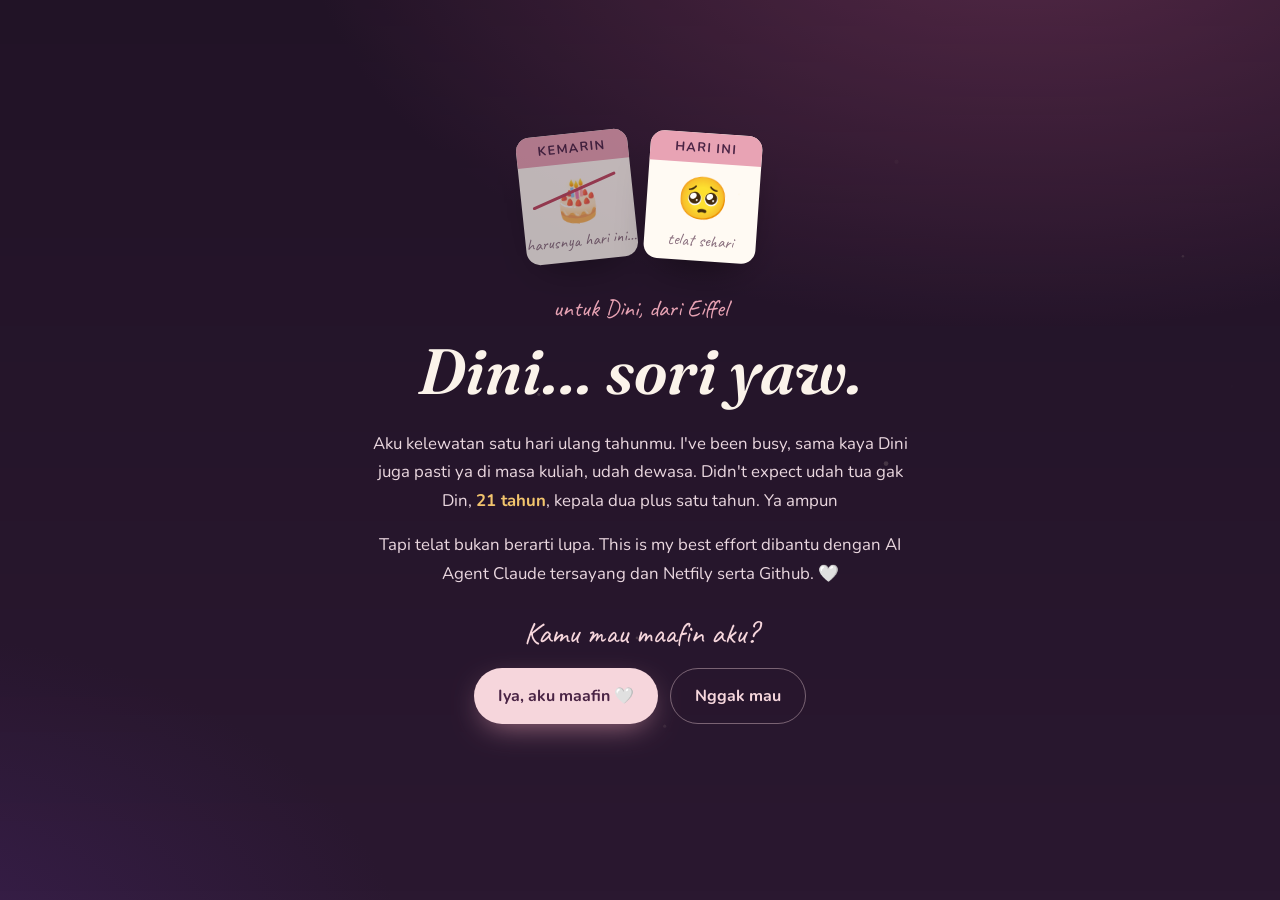
==== index.html @ d6393667 "semua" ====
<!doctype html>
<html lang="id">
<head>
  <meta charset="utf-8" />
  <meta name="viewport" content="width=device-width, initial-scale=1, viewport-fit=cover" />
  <title>Teruntuk Dini — Selamat Ulang Tahun ke-21</title>
  <meta name="description" content="Sepucuk surat kecil dari Eiffel untuk Dini, my chilhood friend." />
  <meta name="theme-color" content="#2a1830" />
  <link rel="icon" href="data:image/svg+xml,<svg xmlns='http://www.w3.org/2000/svg' viewBox='0 0 100 100'><text y='.9em' font-size='90'>💌</text></svg>" />
  <link rel="preconnect" href="https://fonts.googleapis.com" />
  <link rel="preconnect" href="https://fonts.gstatic.com" crossorigin />
  <link href="https://fonts.googleapis.com/css2?family=Fraunces:ital,opsz,wght@0,9..144,400;0,9..144,600;1,9..144,400;1,9..144,600&family=Caveat:wght@500;700&family=Nunito:wght@400;600;700&display=swap" rel="stylesheet" />
  <link rel="stylesheet" href="/style.css" />
</head>
<body>
  <canvas id="fx" aria-hidden="true"></canvas>

  <button id="music" class="music" aria-label="Musik" hidden>
    <span class="music__icon">♪</span><span class="music__label">musik</span>
  </button>

  <!-- ============ 1. PERMINTAAN MAAF ============ -->
  <section class="scene scene--sorry is-active" id="s-sorry">
    <div class="sorry">
      <div class="sorry__cal" aria-hidden="true">
        <div class="cal cal--yesterday"><span class="cal__top">kemarin</span><span class="cal__day">🎂</span><span class="cal__note">harusnya hari ini…</span></div>
        <div class="cal cal--today"><span class="cal__top">hari ini</span><span class="cal__day">🥺</span><span class="cal__note">telat sehari</span></div>
      </div>
      <p class="eyebrow">untuk Dini, dari Eiffel</p>
      <h1 class="sorry__title">Dini… sori yaw.</h1>
      <p class="sorry__text">
        Aku kelewatan satu hari ulang tahunmu. I've been busy, sama kaya Dini juga pasti ya di masa kuliah, udah dewasa. Didn't expect udah tua gak Din, <em>21 tahun</em>, kepala dua plus satu tahun. Ya ampun
      </p>
      <p class="sorry__text">Tapi telat bukan berarti lupa. This is my best effort dibantu dengan AI Agent Claude tersayang dan Netfily serta Github. 🤍</p>
      <p class="sorry__ask">Kamu mau maafin aku?</p>
      <div class="sorry__btns">
        <button class="btn btn--primary" id="forgive">Iya, aku maafin 🤍</button>
        <button class="btn btn--ghost" id="noforgive">Nggak mau</button>
      </div>
      <p class="sorry__hint" id="sorryHint" aria-live="polite"></p>
    </div>
  </section>

  <!-- ============ 2. KUE & LILIN ============ -->
  <section class="scene scene--cake" id="s-cake">
    <p class="eyebrow">makasih udah maafin wkwk</p>
    <h2 class="big">Selamat Ulang Tahun<br /><span class="script">Dini</span></h2>
    <div class="age"><span>2</span><span>1</span></div>
    <div class="cake" id="cake" aria-label="Kue ulang tahun, ketuk lilin untuk meniup">
      <div class="candles" id="candles"></div>
      <div class="cake__layer cake__layer--top"><span class="drip"></span></div>
      <div class="cake__layer cake__layer--mid"></div>
      <div class="cake__layer cake__layer--base"></div>
      <div class="cake__plate"></div>
    </div>
    <p class="hint" id="cakeHint">Pejamkan mata, ucapkan permohonan, lalu <strong>ketuk lilinnya</strong> satu per satu</p>
    <button class="btn btn--primary next" data-next="s-journey" hidden id="cakeNext">Lanjut, ada yang mau kuceritain →</button>
  </section>

  <!-- ============ 3. PERJALANAN ============ -->
  <section class="scene scene--journey" id="s-journey">
    <p class="eyebrow">dari kecil sampai 21</p>
    <h2 class="title">Perjalanan kita</h2>
    <p class="lede">Ketuk tiap kartu buat buka kenangannya.</p>

    <ol class="timeline">
      <li class="tl">
        <div class="tl__age">masa kecil</div>
        <button class="card card--tk" aria-label="Buka kenangan">
          <div class="card__inner">
            <div class="card__front">
              <div class="crayon" aria-hidden="true">
                <span>🖍️</span><span>🎒</span><span>🧃</span>
              </div>
              <p class="card__label">Awal kenal</p>
            </div>
            <div class="card__back">
              <p class="hand">Waktu kita belum kenal dunia yang melelahkan ini. Kita cuma dua anak kecil yang kebetulan satu TK, satu umi ya gak sih, sama Umi yang baik itu, gimana kabar baliau sekarang yah.</p>
            </div>
          </div>
        </button>
      </li>

      <li class="tl">
        <div class="tl__age">Temenan</div>
        <button class="card" aria-label="Buka kenangan sekolah">
          <div class="card__inner">
            <div class="card__front">
              <div class="crayon" aria-hidden="true"><span>📚</span><span>🏫</span><span>💬</span></div>
              <p class="card__label">tumbuh bareng</p>
            </div>
            <div class="card__back">
              <p class="hand">Ganti sekolah, ganti kelas, ganti temen-temen lain. Tapi somehow ya, ketemu melului, mana gak canggung lagi. Sekalinya ketemu yapping terus.</p>
            </div>
          </div>
        </button>
      </li>

      <li class="tl">
        <div class="tl__age">bareng geng</div>
        <button class="card card--photo" aria-label="Buka foto bareng geng">
          <div class="card__inner">
            <div class="card__front polaroid">
              <img loading="lazy" alt="Kita berenam selfie bareng, semua senyum" src="/.netlify/images?url=/img/geng.jpg&w=640&fm=webp" />
              <p class="card__cap">reuni kecil-kecilan 🤍</p>
            </div>
            <div class="card__back">
              <p class="hand">Foto ini rame, tapi jujur, cuma dirimu yang terus bertahan wkwk. Makasih udah jadi temenku yang tidak pernah asing.</p>
            </div>
          </div>
        </button>
      </li>

      <li class="tl">
        <div class="tl__age">nongkrong</div>
        <button class="card card--photo" aria-label="Buka foto nongkrong">
          <div class="card__inner">
            <div class="card__front polaroid">
              <img loading="lazy" alt="Kita berdua pose dengan jari, selfie di kafe" src="/.netlify/images?url=/img/selfie.jpg&w=640&fm=webp" />
              <p class="card__cap">pose andalan</p>
            </div>
            <div class="card__back">
              <p class="hand">Hal-hal kecil kayak gini, duduk, ngobrol nggak jelas, foto dengan gaya yang sama terus, semoga bisa terus terjadi.</p>
            </div>
          </div>
        </button>
      </li>

      <li class="tl">
        <div class="tl__age">bertiga</div>
        <button class="card card--photo" aria-label="Buka foto bertiga">
          <div class="card__inner">
            <div class="card__front polaroid">
              <img loading="lazy" alt="Kita bertiga tersenyum di depan dinding pink" src="/.netlify/images?url=/img/bertiga.jpg&w=640&fm=webp" />
              <p class="card__cap">dinding pink & ketawa</p>
            </div>
            <div class="card__back">
              <p class="hand">Nostalgia lagi nostalgiaaa, i you dan temen-temen dari dulu. Kapan lagi kita ngumpul?</p>
            </div>
          </div>
        </button>
      </li>

      <li class="tl">
        <div class="tl__age">21</div>
        <button class="card card--photo" aria-label="Buka foto photobox">
          <div class="card__inner">
            <div class="card__front polaroid">
              <img loading="lazy" alt="Empat frame foto kita berdua dengan ekspresi lucu" src="/.netlify/images?url=/img/photobox.jpg&w=640&fm=webp" />
              <p class="card__cap">kita, sekarang</p>
            </div>
            <div class="card__back">
              <p class="hand">Belasan tahun kemudian, kita masih di sini. Masih waras (kayaknya), masih saling ketemu dan ngucapin ultah. Dan aku harap kita nggak pernah berubah soal itu.</p>
            </div>
          </div>
        </button>
      </li>
    </ol>

    <div class="counter">
      <p class="counter__pre">kita udah temenan kira-kira</p>
      <p class="counter__num"><span id="days">0</span></p>
      <p class="counter__post">hari. dan aku mau nambah terus angkanya.</p>
    </div>

    <button class="btn btn--primary next" data-next="s-scratch">Masih ada lagi →</button>
  </section>

  <!-- ============ 4. GOSOK FOTO ============ -->
  <section class="scene scene--scratch" id="s-scratch">
    <p class="eyebrow">hadiah kecil</p>
    <h2 class="title">Gosok buat lihat</h2>
    <p class="lede">Usap pakai jari (atau mouse) di atas kartu ini.</p>
    <div class="scratch" id="scratch">
      <img alt="Kolase sembilan foto kita berdua dengan stiker lucu" src="/.netlify/images?url=/img/kolase.jpg&w=900&fm=webp" />
      <canvas id="scratchCanvas"></canvas>
    </div>
    <p class="hint" id="scratchHint">&nbsp;</p>
    <button class="btn btn--primary next" data-next="s-letter" hidden id="scratchNext">Ada surat buat kamu →</button>
  </section>

  <!-- ============ 5. SURAT ============ -->
  <section class="scene scene--letter" id="s-letter">
    <p class="eyebrow">dibaca pelan-pelan ya</p>
    <div class="envelope" id="envelope" role="button" tabindex="0" aria-label="Buka surat">
      <div class="envelope__back"></div>
      <div class="letter" id="letter">
        <div class="letter__body" id="letterBody"></div>
      </div>
      <div class="envelope__front"></div>
      <div class="envelope__flap"></div>
      <div class="envelope__seal">E</div>
    </div>
    <p class="hint" id="envHint">Ketuk amplopnya 💌</p>
    <button class="btn btn--primary next" data-next="s-wishes" hidden id="letterNext">Satu lagi →</button>
  </section>

  <!-- ============ 6. TOPLES DOA ============ -->
  <section class="scene scene--wishes" id="s-wishes">
    <p class="eyebrow">doa & janji</p>
    <h2 class="title">Toples harapan</h2>
    <p class="lede">Ketuk toplesnya. Ambil satu bintang setiap kali.</p>
    <button class="jar" id="jar" aria-label="Ambil bintang dari toples">
      <span class="jar__lid"></span>
      <span class="jar__glass"><span class="jar__stars" id="jarStars"></span></span>
    </button>
    <ul class="wishes" id="wishes" aria-live="polite"></ul>
    <button class="btn btn--primary next" data-next="s-end" hidden id="wishNext">Terakhir →</button>
  </section>

  <!-- ============ 7. PENUTUP ============ -->
  <section class="scene scene--end" id="s-end">
    <div class="end">
      <div class="end__photo">
        <img alt="Kita berdua tersenyum" src="/.netlify/images?url=/img/photobox.jpg&w=900&fm=webp" />
      </div>
      <h2 class="big">Thank you <span class="script">so much,</span> Dini.</h2>
      <p class="end__text">
        Buat tahun-tahun yang udah lewat, dan buat semua tahun yang belum.
        Selamat ulang tahun yang ke-21, maaf telat, tapi sayangnya nggak pernah telat. 🤍
      </p>
      <p class="end__sign">— Eiffel, temenmu dan temenmu</p>
      <div class="end__btns">
        <button class="btn btn--primary" id="hug">Kirim peluk 🤗</button>
        <button class="btn btn--ghost" id="replay">Ulang dari awal</button>
      </div>
      <p class="hint" id="hugCount">&nbsp;</p>
    </div>
  </section>

  <script src="/app.js"></script>
</body>
</html>
---- style.css ----
:root {
  --night: #2a1830;
  --plum: #4a2445;
  --rose: #e8a3b4;
  --blush: #f6d6dc;
  --cream: #fbf3ea;
  --paper: #fffaf3;
  --gold: #f2c46d;
  --ink: #3a2333;
  --muted: #8a6f7e;
  --display: "Fraunces", Georgia, serif;
  --script: "Caveat", cursive;
  --body: "Nunito", system-ui, sans-serif;
}

* { box-sizing: border-box; margin: 0; padding: 0; }
html { -webkit-tap-highlight-color: transparent; }
body {
  font-family: var(--body);
  color: var(--cream);
  background:
    radial-gradient(1200px 700px at 80% -10%, #6b3359 0%, transparent 60%),
    radial-gradient(900px 600px at -10% 110%, #3b2050 0%, transparent 60%),
    var(--night);
  background-attachment: fixed;
  min-height: 100vh;
  overflow-x: hidden;
}
button { font: inherit; color: inherit; background: none; border: 0; cursor: pointer; }
img { display: block; max-width: 100%; }
[hidden] { display: none !important; }

#fx { position: fixed; inset: 0; width: 100%; height: 100%; pointer-events: none; z-index: 50; }

/* ---------- scenes ---------- */
.scene {
  display: none;
  min-height: 100vh;
  min-height: 100svh;
  padding: 72px 22px 64px;
  flex-direction: column;
  align-items: center;
  justify-content: center;
  text-align: center;
  position: relative;
}
.scene.is-active { display: flex; animation: sceneIn 1s cubic-bezier(.2,.7,.2,1) both; }
@keyframes sceneIn { from { opacity: 0; transform: translateY(24px); filter: blur(6px); } to { opacity: 1; transform: none; filter: none; } }

.eyebrow {
  font-family: var(--script);
  font-size: 1.5rem;
  color: var(--rose);
  margin-bottom: .5rem;
}
.title { font-family: var(--display); font-weight: 600; font-size: clamp(2.2rem, 7vw, 3.4rem); line-height: 1.05; }
.big { font-family: var(--display); font-weight: 600; font-size: clamp(2.4rem, 9vw, 4.6rem); line-height: 1.02; letter-spacing: -.01em; }
.script { font-family: var(--script); font-weight: 700; color: var(--gold); font-size: 1.25em; }
.lede { color: #d9c3cf; margin: .6rem 0 2rem; }
.hint { color: #d9c3cf; margin-top: 1.4rem; min-height: 1.5em; max-width: 34ch; }

.btn {
  padding: 14px 24px;
  border-radius: 999px;
  font-weight: 700;
  transition: transform .2s, box-shadow .2s, background .2s;
}
.btn--primary { background: var(--blush); color: var(--plum); box-shadow: 0 10px 30px -10px rgba(232,163,180,.7); }
.btn--primary:hover { transform: translateY(-2px); box-shadow: 0 14px 34px -10px rgba(232,163,180,.9); }
.btn--ghost { border: 1.5px solid rgba(246,214,220,.4); color: var(--blush); }
.next { margin-top: 2.4rem; animation: sceneIn .8s both; }

/* ---------- music toggle ---------- */
.music {
  position: fixed; top: 14px; right: 14px; z-index: 60;
  display: flex; align-items: center; gap: 6px;
  padding: 8px 14px; border-radius: 999px;
  background: rgba(255,255,255,.08); backdrop-filter: blur(8px);
  border: 1px solid rgba(255,255,255,.15);
  font-size: .85rem; color: var(--blush);
}
.music__icon { display: inline-block; }
.music.is-on .music__icon { animation: bob 1.2s ease-in-out infinite; }
.music.is-off { opacity: .6; }
.music.is-off .music__label::after { content: " off"; }
@keyframes bob { 50% { transform: translateY(-3px) rotate(-10deg); } }

/* ---------- 1. sorry ---------- */
.scene--sorry { background: linear-gradient(180deg, rgba(0,0,0,.2), transparent); }
.sorry { max-width: 540px; }
.sorry__cal { display: flex; justify-content: center; gap: 14px; margin-bottom: 2rem; }
.cal {
  width: 112px; border-radius: 14px; overflow: hidden; background: var(--paper); color: var(--ink);
  box-shadow: 0 18px 40px -18px rgba(0,0,0,.6); display: flex; flex-direction: column; align-items: center; padding-bottom: 10px;
}
.cal__top { width: 100%; background: var(--rose); color: var(--plum); font-weight: 700; font-size: .8rem; padding: 6px 0; text-transform: uppercase; letter-spacing: .08em; }
.cal__day { font-size: 2.6rem; margin: 8px 0 2px; }
.cal__note { font-family: var(--script); font-size: 1.05rem; color: var(--muted); }
.cal--yesterday { transform: rotate(-6deg); opacity: .7; position: relative; }
.cal--yesterday::after {
  content: ""; position: absolute; left: 10%; right: 10%; top: 55%; height: 3px; background: #c0485f; transform: rotate(-18deg); border-radius: 2px;
  animation: strike .7s 1s both ease-out; transform-origin: left;
}
@keyframes strike { from { transform: rotate(-18deg) scaleX(0); } }
.cal--today { transform: rotate(4deg); animation: wobble 3s ease-in-out infinite; }
@keyframes wobble { 50% { transform: rotate(-2deg) translateY(-4px); } }
.sorry__title { font-family: var(--display); font-style: italic; font-weight: 600; font-size: clamp(2.6rem, 10vw, 4rem); margin-bottom: 1.2rem; }
.sorry__text { color: #ead7df; line-height: 1.7; margin-bottom: 1rem; font-size: 1.05rem; }
.sorry__text em { color: var(--gold); font-style: normal; font-weight: 700; }
.sorry__ask { font-family: var(--script); font-size: 1.9rem; color: var(--blush); margin: 1.6rem 0 1rem; }
.sorry__btns { display: flex; gap: 12px; justify-content: center; flex-wrap: wrap; position: relative; min-height: 56px; }
#noforgive { transition: transform .35s cubic-bezier(.3,1.6,.5,1); }
.sorry__hint { font-family: var(--script); font-size: 1.35rem; color: var(--gold); margin-top: 1rem; min-height: 1.6em; }

/* ---------- 2. cake ---------- */
.age { display: flex; gap: 6px; margin: 1rem 0 1.4rem; }
.age span {
  font-family: var(--display); font-weight: 600; font-size: 2rem; width: 56px; height: 64px; display: grid; place-items: center;
  background: var(--gold); color: var(--plum); border-radius: 12px; box-shadow: 0 8px 0 #c9953f;
  animation: pop .6s cubic-bezier(.3,1.8,.5,1) both;
}
.age span:nth-child(2) { animation-delay: .15s; }
@keyframes pop { from { transform: scale(0) rotate(-20deg); } }

.cake { position: relative; width: min(300px, 80vw); margin-top: 70px; }
.candles { position: absolute; bottom: 100%; left: 8%; right: 8%; display: flex; justify-content: space-around; align-items: flex-end; height: 70px; }
.candle {
  position: relative; width: 10px; height: 46px; border-radius: 3px;
  background: repeating-linear-gradient(-45deg, #fff 0 6px, var(--rose) 6px 12px);
  padding: 0; cursor: pointer;
}
.candle::before { content: ""; position: absolute; left: 50%; top: -8px; width: 2px; height: 8px; background: #333; transform: translateX(-50%); }
.flame {
  position: absolute; left: 50%; bottom: calc(100% + 6px); width: 14px; height: 24px; margin-left: -7px;
  background: radial-gradient(ellipse at 50% 70%, #fff7c2 0%, #ffcf4a 40%, #ff7a2f 75%, transparent 76%);
  border-radius: 50% 50% 45% 45% / 60% 60% 40% 40%;
  filter: drop-shadow(0 0 10px #ffb84a) drop-shadow(0 0 24px rgba(255,170,60,.6));
  animation: flicker .18s infinite alternate;
  transform-origin: 50% 100%;
}
@keyframes flicker { to { transform: scale(.92, 1.06) rotate(2deg); } }
.candle.is-out .flame { animation: out .4s forwards; }
@keyframes out { to { transform: scale(0, .3); opacity: 0; } }
.smoke {
  position: absolute; left: 50%; bottom: calc(100% + 8px); width: 8px; height: 8px; margin-left: -4px; border-radius: 50%;
  background: rgba(220,220,220,.6); filter: blur(3px); animation: smoke 1.6s ease-out forwards;
}
@keyframes smoke { to { transform: translate(8px, -60px) scale(3); opacity: 0; } }

.cake__layer { margin: 0 auto; position: relative; border-radius: 14px 14px 8px 8px; }
.cake__layer--top { width: 84%; height: 54px; background: linear-gradient(#fff3f6, #f6d6dc); }
.drip { position: absolute; left: 0; right: 0; top: 0; height: 22px; background: radial-gradient(circle at 10px 18px, #fff 9px, transparent 10px) 0 0/28px 22px repeat-x, #fff; border-radius: 14px 14px 0 0; }
.cake__layer--mid { width: 92%; height: 58px; background: linear-gradient(#e8a3b4, #d4879b); margin-top: -4px; }
.cake__layer--mid::after { content: ""; position: absolute; inset: 22px 0 auto; height: 8px; background: repeating-linear-gradient(90deg, var(--gold) 0 10px, transparent 10px 20px); opacity: .7; }
.cake__layer--base { width: 100%; height: 62px; background: linear-gradient(#a8607c, #8b4866); margin-top: -4px; }
.cake__plate { width: 112%; margin-left: -6%; height: 14px; border-radius: 50%; background: #f1e6ec; box-shadow: 0 20px 40px -10px rgba(0,0,0,.6); margin-top: -4px; }

/* ---------- 3. journey ---------- */
.scene--journey { justify-content: flex-start; }
.timeline { list-style: none; width: 100%; max-width: 560px; position: relative; padding-left: 0; }
.timeline::before {
  content: ""; position: absolute; left: 50%; top: 0; bottom: 0; width: 2px; transform: translateX(-50%);
  background: linear-gradient(transparent, var(--rose) 8%, var(--rose) 92%, transparent); opacity: .45;
}
.tl { position: relative; margin-bottom: 56px; display: flex; flex-direction: column; align-items: center; opacity: 0; transform: translateY(40px); transition: opacity .9s, transform .9s cubic-bezier(.2,.7,.2,1); }
.tl.is-in { opacity: 1; transform: none; }
.tl__age {
  position: relative; z-index: 1; font-family: var(--display); font-weight: 600; font-size: 1rem;
  background: var(--gold); color: var(--plum); border-radius: 999px; padding: 6px 16px; margin-bottom: 14px;
}
.tl:nth-child(odd) .card { transform: rotate(-2deg); }
.tl:nth-child(even) .card { transform: rotate(2deg); }

.card { width: min(340px, 86vw); aspect-ratio: 4/4.4; perspective: 1200px; position: relative; z-index: 1; }
.card__inner { position: absolute; inset: 0; transition: transform .9s cubic-bezier(.3,1.3,.5,1); transform-style: preserve-3d; }
.card.is-flipped .card__inner { transform: rotateY(180deg); }
.card__front, .card__back {
  position: absolute; inset: 0; backface-visibility: hidden; -webkit-backface-visibility: hidden; border-radius: 6px;
  box-shadow: 0 30px 60px -25px rgba(0,0,0,.7); display: flex; flex-direction: column; align-items: center; justify-content: center;
}
.card__front { background: var(--paper); color: var(--ink); }
.card__back { background: var(--blush); color: var(--plum); transform: rotateY(180deg); padding: 28px; }
.polaroid { padding: 14px 14px 0; justify-content: flex-start; }
.polaroid img { width: 100%; aspect-ratio: 1/1; object-fit: cover; border-radius: 2px; }
.card__cap, .card__label { font-family: var(--script); font-size: 1.6rem; color: var(--ink); padding: 10px 0; }
.card--tk .card__front, .tl:nth-child(2) .card__front {
  background:
    linear-gradient(rgba(232,163,180,.25) 1px, transparent 1px) 0 0/100% 28px,
    var(--paper);
}
.crayon { font-size: 3.6rem; display: flex; gap: 10px; }
.crayon span { animation: wobble 3s ease-in-out infinite; }
.crayon span:nth-child(2) { animation-delay: -1s; }
.crayon span:nth-child(3) { animation-delay: -2s; }
.hand { font-family: var(--script); font-size: 1.6rem; line-height: 1.3; }
.card::after {
  content: "ketuk"; position: absolute; right: -6px; top: -10px; background: var(--plum); color: var(--blush);
  font-size: .75rem; font-weight: 700; padding: 4px 10px; border-radius: 999px; transform: rotate(8deg); z-index: 2;
  transition: opacity .3s;
}
.card.is-flipped::after { opacity: 0; }

.counter { margin-top: 10px; }
.counter__pre, .counter__post { color: #d9c3cf; }
.counter__num { font-family: var(--display); font-weight: 600; font-size: clamp(3.4rem, 14vw, 6rem); color: var(--gold); line-height: 1.1; font-variant-numeric: tabular-nums; }

/* ---------- 4. scratch ---------- */
.scratch { position: relative; width: min(420px, 88vw); aspect-ratio: 1; border-radius: 10px; overflow: hidden; box-shadow: 0 30px 70px -25px rgba(0,0,0,.8); background: var(--paper); padding: 10px; }
.scratch img { width: 100%; height: 100%; object-fit: cover; border-radius: 4px; }
.scratch canvas { position: absolute; inset: 0; width: 100%; height: 100%; touch-action: none; cursor: grab; transition: opacity .8s; }
.scratch.is-done canvas { opacity: 0; pointer-events: none; }

/* ---------- 5. letter ---------- */
.envelope { position: relative; width: min(360px, 88vw); aspect-ratio: 3/2; margin-top: 30px; cursor: pointer; transition: margin .8s; }
.envelope__back { position: absolute; inset: 0; background: #c97f95; border-radius: 8px; }
.envelope__front {
  position: absolute; inset: 0; border-radius: 8px; z-index: 3;
  background:
    linear-gradient(to top right, #e8a3b4 50%, transparent 50.5%) left/50% 100% no-repeat,
    linear-gradient(to top left, #e8a3b4 50%, transparent 50.5%) right/50% 100% no-repeat;
}
.envelope__flap {
  position: absolute; left: 0; right: 0; top: 0; height: 60%; z-index: 4; transform-origin: top;
  background: linear-gradient(to bottom, #d98ea3, #d48aa0); clip-path: polygon(0 0, 100% 0, 50% 100%);
  transition: transform .8s cubic-bezier(.4,1.4,.5,1), z-index 0s .4s;
}
.envelope__seal {
  position: absolute; left: 50%; top: 52%; transform: translate(-50%, -50%); z-index: 5; width: 46px; height: 46px; border-radius: 50%;
  background: radial-gradient(circle at 35% 35%, #d4566f, #8f2440); color: #fbd5dd; font-family: var(--display); font-style: italic; font-weight: 600; font-size: 1.3rem;
  display: grid; place-items: center; box-shadow: 0 4px 10px rgba(0,0,0,.35); transition: opacity .3s;
  animation: wobble 2.4s ease-in-out infinite;
}
.letter {
  position: absolute; left: 5%; right: 5%; bottom: 6%; height: 88%; z-index: 2; background: var(--paper); color: var(--ink);
  border-radius: 4px; overflow: hidden; transition: transform 1s .5s cubic-bezier(.3,1.1,.5,1), height 1s 1.3s;
  text-align: left;
}
.envelope.is-open .envelope__flap { transform: rotateX(180deg); z-index: 1; }
.envelope.is-open .envelope__seal { opacity: 0; }
.envelope.is-open { cursor: default; }
.envelope.is-open .letter { transform: translateY(-62%); }
.envelope.is-reading { margin-top: 0; aspect-ratio: auto; width: min(560px, 92vw); }
.envelope.is-reading .envelope__back, .envelope.is-reading .envelope__front, .envelope.is-reading .envelope__flap { display: none; }
.envelope.is-reading .letter { position: relative; transform: none; height: auto; left: 0; right: 0; bottom: 0; transition: none; box-shadow: 0 30px 70px -25px rgba(0,0,0,.8); animation: sceneIn .6s both; }
.letter__body {
  padding: 30px 26px 36px; font-family: var(--script); font-size: 1.5rem; line-height: 1.45; white-space: pre-wrap;
  background: linear-gradient(rgba(232,163,180,.3) 1px, transparent 1px) 0 18px/100% 2.175rem;
  min-height: 100%;
}
.letter__body .caret { display: inline-block; width: 2px; height: 1.1em; background: var(--plum); vertical-align: -3px; animation: blink 1s steps(1) infinite; }
@keyframes blink { 50% { opacity: 0; } }

/* ---------- 6. jar ---------- */
.jar { position: relative; width: 170px; height: 220px; display: block; transition: transform .2s; }
.jar:active { transform: scale(.96) rotate(-3deg); }
.jar.shake { animation: shake .5s; }
@keyframes shake { 20% { transform: rotate(-8deg); } 40% { transform: rotate(7deg); } 60% { transform: rotate(-5deg); } 80% { transform: rotate(3deg); } }
.jar__lid { position: absolute; left: 30px; right: 30px; top: 0; height: 26px; border-radius: 6px; background: linear-gradient(#f2c46d, #c9953f); z-index: 2; }
.jar__glass {
  position: absolute; left: 10px; right: 10px; top: 22px; bottom: 0; border-radius: 30px 30px 40px 40px;
  background: linear-gradient(100deg, rgba(255,255,255,.22), rgba(255,255,255,.06) 40%, rgba(255,255,255,.14));
  border: 2px solid rgba(255,255,255,.35); overflow: hidden;
}
.jar__stars { position: absolute; inset: 0; }
.jar__stars i { position: absolute; font-style: normal; font-size: 22px; transition: opacity .4s, transform .4s; filter: drop-shadow(0 0 6px rgba(242,196,109,.8)); }
.wishes { list-style: none; margin-top: 2rem; display: grid; gap: 12px; width: min(440px, 90vw); }
.wish {
  background: var(--paper); color: var(--ink); border-radius: 14px; padding: 14px 18px; text-align: left;
  display: flex; gap: 14px; align-items: center; box-shadow: 0 16px 30px -18px rgba(0,0,0,.7);
  animation: wishIn .7s cubic-bezier(.3,1.5,.5,1) both;
}
@keyframes wishIn { from { opacity: 0; transform: translateY(-60px) scale(.6) rotate(-6deg); } }
.wish__star { font-size: 1.6rem; }
.wish strong { font-family: var(--display); font-size: 1.15rem; color: var(--plum); display: block; }
.wish span { color: var(--muted); font-size: .95rem; }

/* ---------- 7. end ---------- */
.end { max-width: 560px; }
.end__photo { width: min(320px, 80vw); margin: 0 auto 2rem; background: var(--paper); padding: 12px 12px 44px; transform: rotate(-3deg); box-shadow: 0 30px 70px -25px rgba(0,0,0,.8); animation: float 6s ease-in-out infinite; }
.end__photo img { aspect-ratio: 16/9; object-fit: cover; }
@keyframes float { 50% { transform: rotate(-1deg) translateY(-8px); } }
.end__text { color: #ead7df; line-height: 1.7; margin: 1.4rem 0 1rem; font-size: 1.08rem; }
.end__sign { font-family: var(--script); font-size: 1.8rem; color: var(--blush); }
.end__btns { display: flex; gap: 12px; justify-content: center; flex-wrap: wrap; margin-top: 2rem; }

@media (prefers-reduced-motion: reduce) {
  *, *::before, *::after { animation-duration: .01ms !important; animation-iteration-count: 1 !important; transition-duration: .01ms !important; }
}
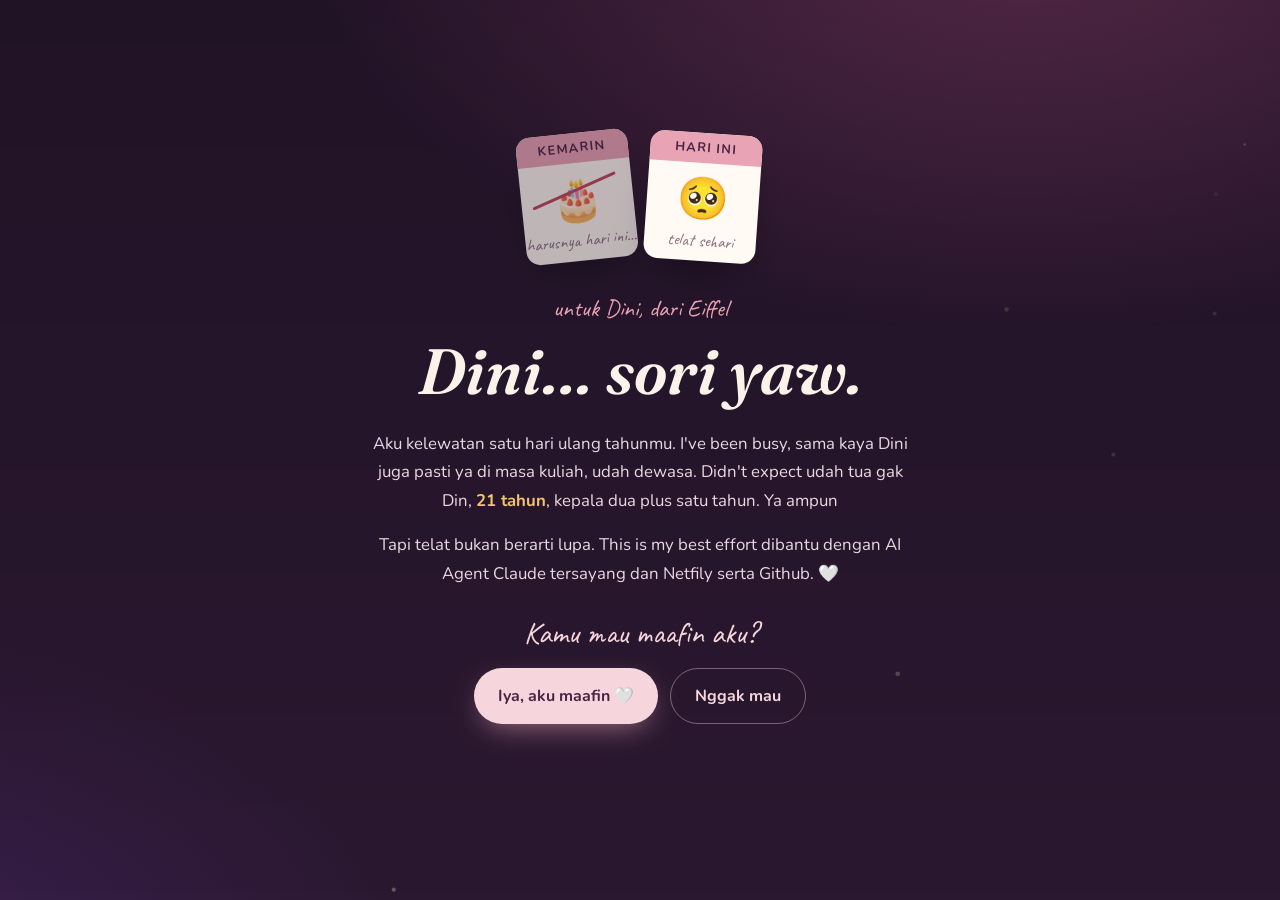
==== commit b2c0a4b3: "change" ====
--- a/index.html
+++ b/index.html
@@ -101,7 +101,7 @@
         <button class="card card--photo" aria-label="Buka foto bareng geng">
           <div class="card__inner">
             <div class="card__front polaroid">
-              <img loading="lazy" alt="Kita berenam selfie bareng, semua senyum" src="/.netlify/images?url=/img/geng.jpg&w=640&fm=webp" />
+              <img loading="lazy" alt="Kita berenam selfie bareng, semua senyum" src="img/geng.jpg"/>
               <p class="card__cap">reuni kecil-kecilan 🤍</p>
             </div>
             <div class="card__back">
@@ -116,7 +116,7 @@
         <button class="card card--photo" aria-label="Buka foto nongkrong">
           <div class="card__inner">
             <div class="card__front polaroid">
-              <img loading="lazy" alt="Kita berdua pose dengan jari, selfie di kafe" src="/.netlify/images?url=/img/selfie.jpg&w=640&fm=webp" />
+              <img loading="lazy" alt="Kita berdua pose dengan jari, selfie di kafe" src="img/selfie.jpg"/>
               <p class="card__cap">pose andalan</p>
             </div>
             <div class="card__back">
@@ -131,7 +131,7 @@
         <button class="card card--photo" aria-label="Buka foto bertiga">
           <div class="card__inner">
             <div class="card__front polaroid">
-              <img loading="lazy" alt="Kita bertiga tersenyum di depan dinding pink" src="/.netlify/images?url=/img/bertiga.jpg&w=640&fm=webp" />
+              <img loading="lazy" alt="Kita bertiga tersenyum di depan dinding pink" src="img/bertiga.jpg"/>
               <p class="card__cap">dinding pink & ketawa</p>
             </div>
             <div class="card__back">
@@ -146,7 +146,7 @@
         <button class="card card--photo" aria-label="Buka foto photobox">
           <div class="card__inner">
             <div class="card__front polaroid">
-              <img loading="lazy" alt="Empat frame foto kita berdua dengan ekspresi lucu" src="/.netlify/images?url=/img/photobox.jpg&w=640&fm=webp" />
+              <img loading="lazy" alt="Empat frame foto kita berdua dengan ekspresi lucu" src="img/photobox.jpg"/>
               <p class="card__cap">kita, sekarang</p>
             </div>
             <div class="card__back">
@@ -172,7 +172,7 @@
     <h2 class="title">Gosok buat lihat</h2>
     <p class="lede">Usap pakai jari (atau mouse) di atas kartu ini.</p>
     <div class="scratch" id="scratch">
-      <img alt="Kolase sembilan foto kita berdua dengan stiker lucu" src="/.netlify/images?url=/img/kolase.jpg&w=900&fm=webp" />
+      <img alt="Kolase sembilan foto kita berdua dengan stiker lucu" src="img/kolase.jpg"/>
       <canvas id="scratchCanvas"></canvas>
     </div>
     <p class="hint" id="scratchHint">&nbsp;</p>
@@ -212,7 +212,7 @@
   <section class="scene scene--end" id="s-end">
     <div class="end">
       <div class="end__photo">
-        <img alt="Kita berdua tersenyum" src="/.netlify/images?url=/img/photobox.jpg&w=900&fm=webp" />
+        <img alt="Kita berdua tersenyum" src="/img/photobox.jpg"/>
       </div>
       <h2 class="big">Thank you <span class="script">so much,</span> Dini.</h2>
       <p class="end__text">
